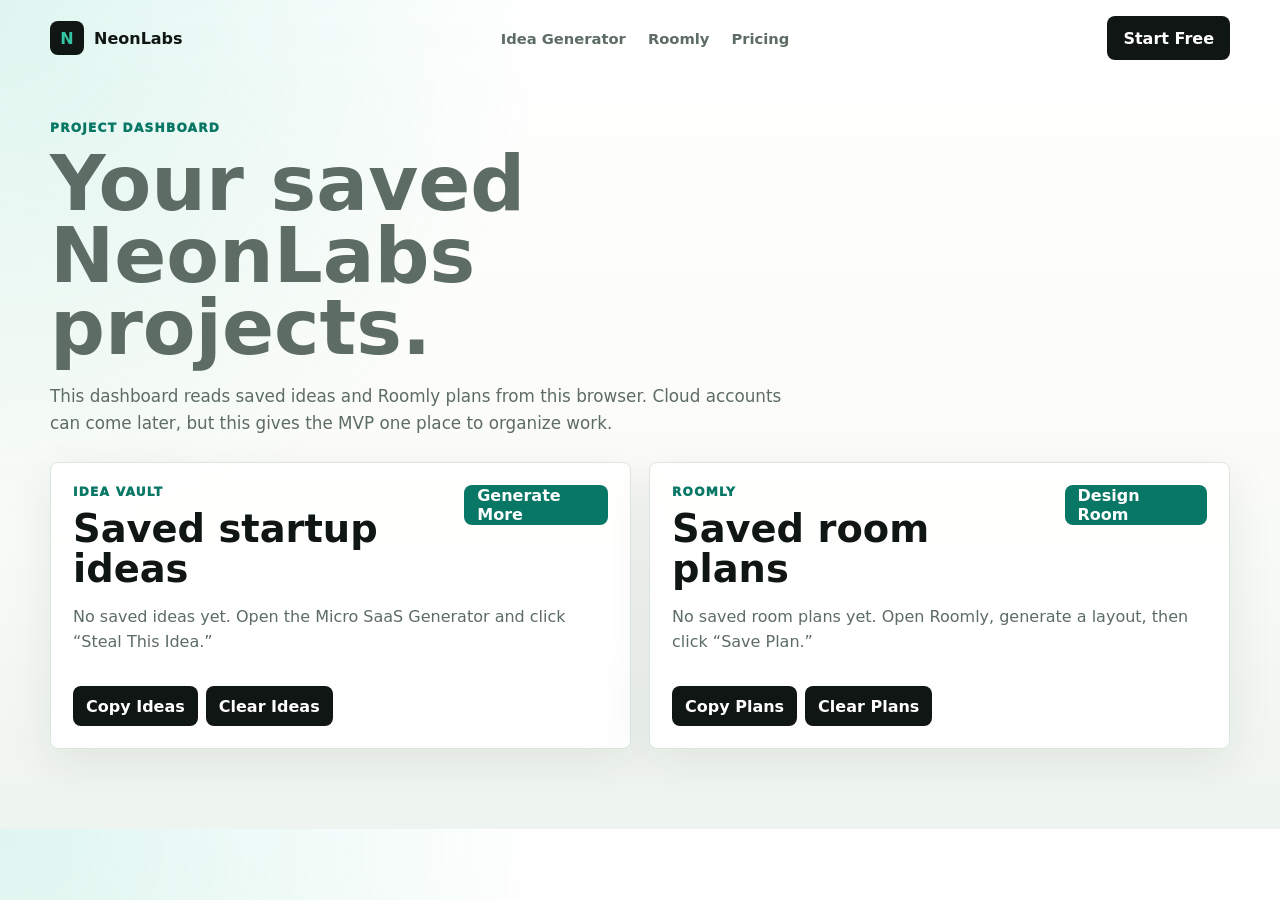
==== dashboard.html @ eb79662a "Add saved projects dashboard" ====
<!doctype html>
<html lang="en">
  <head>
    <meta charset="UTF-8" />
    <meta name="viewport" content="width=device-width, initial-scale=1.0" />
    <title>Dashboard | NeonLabs</title>
    <meta name="description" content="View saved NeonLabs ideas and Roomly room design plans from your local project dashboard." />
    <link rel="canonical" href="https://zeiterjosh-cloud.github.io/NEONLABS/dashboard.html" />
    <link rel="stylesheet" href="./styles.css" />
    <style>
      .dashboard-page{padding:42px 0 80px}.dashboard-grid{display:grid;grid-template-columns:repeat(2,minmax(0,1fr));gap:18px}.dash-panel{border:1px solid var(--line);border-radius:8px;background:rgba(255,255,255,.94);box-shadow:0 14px 46px rgba(20,32,27,.08);padding:22px}.panel-head{display:flex;justify-content:space-between;gap:12px;align-items:flex-start;margin-bottom:16px}.item-list{display:grid;gap:12px}.saved-item{border:1px solid var(--line);border-radius:8px;background:#f7faf7;padding:14px}.saved-item strong{display:block;margin-bottom:5px}.saved-item small{color:var(--muted);font-weight:800}.empty{color:var(--muted);line-height:1.55}.dash-actions{display:flex;flex-wrap:wrap;gap:8px;margin-top:16px}.dash-button{display:inline-flex;align-items:center;justify-content:center;min-height:40px;padding:0 13px;border:0;border-radius:8px;background:var(--mint-dark);color:white;font:inherit;font-weight:900;cursor:pointer;text-decoration:none}.dash-button.dark{background:#101613}.toast{position:fixed;right:18px;bottom:18px;z-index:20;display:none;padding:13px 15px;border-radius:8px;background:#101613;color:white;font-weight:850}.toast.visible{display:block}@media(max-width:850px){.dashboard-grid{grid-template-columns:1fr}.panel-head{flex-direction:column}}
    </style>
  </head>
  <body>
    <header class="site-header"><a class="brand" href="./index.html"><span class="brand-mark">N</span><span>NeonLabs</span></a><nav><a href="./idea-generator.html">Idea Generator</a><a href="./roomly.html">Roomly</a><a href="./index.html#pricing">Pricing</a></nav><a class="nav-cta" href="./idea-generator.html">Start Free</a></header>
    <main class="dashboard-page">
      <section class="section-heading"><p class="eyebrow">Project dashboard</p><h1>Your saved NeonLabs projects.</h1><p>This dashboard reads saved ideas and Roomly plans from this browser. Cloud accounts can come later, but this gives the MVP one place to organize work.</p></section>
      <section class="dashboard-grid">
        <article class="dash-panel"><div class="panel-head"><div><p class="eyebrow">Idea Vault</p><h2>Saved startup ideas</h2></div><a class="dash-button" href="./idea-generator.html">Generate More</a></div><div class="item-list" id="ideas"></div><div class="dash-actions"><button class="dash-button dark" id="copyIdeas">Copy Ideas</button><button class="dash-button dark" id="clearIdeas">Clear Ideas</button></div></article>
        <article class="dash-panel"><div class="panel-head"><div><p class="eyebrow">Roomly</p><h2>Saved room plans</h2></div><a class="dash-button" href="./roomly.html">Design Room</a></div><div class="item-list" id="rooms"></div><div class="dash-actions"><button class="dash-button dark" id="copyRooms">Copy Plans</button><button class="dash-button dark" id="clearRooms">Clear Plans</button></div></article>
      </section>
    </main><div class="toast" id="toast"></div>
    <script>
      const ideasEl=document.querySelector('#ideas'),roomsEl=document.querySelector('#rooms'),toast=document.querySelector('#toast');let ideas=JSON.parse(localStorage.getItem('neonlabsIdeaVault')||'[]');let rooms=JSON.parse(localStorage.getItem('roomlyPlans')||'[]');
      function showToast(text){toast.textContent=text;toast.classList.add('visible');setTimeout(()=>toast.classList.remove('visible'),1600)}function item(title,meta){const el=document.createElement('article');el.className='saved-item';el.innerHTML='<strong>'+title+'</strong><small>'+meta+'</small>';return el}
      function render(){ideasEl.innerHTML='';roomsEl.innerHTML='';if(!ideas.length)ideasEl.innerHTML='<p class="empty">No saved ideas yet. Open the Micro SaaS Generator and click “Steal This Idea.”</p>';ideas.forEach(x=>ideasEl.append(item(x.name,(x.category||'Idea')+' · '+(x.money||'monetization')+' · '+(x.buildTime||'build time'))));if(!rooms.length)roomsEl.innerHTML='<p class="empty">No saved room plans yet. Open Roomly, generate a layout, then click “Save Plan.”</p>';rooms.forEach(x=>roomsEl.append(item((x.style||'Roomly')+' '+(x.budget||'')+' plan',x.date||'saved plan')))}
      function ideaText(){return ideas.map(x=>`${x.name}\n${x.category||''} · ${x.money||''} · ${x.buildTime||''}`).join('\n\n---\n\n')}function roomText(){return rooms.map(x=>`${x.style||'Roomly'} ${x.budget||''} plan\n${x.date||''}`).join('\n\n---\n\n')}
      document.querySelector('#copyIdeas').addEventListener('click',async()=>{await navigator.clipboard.writeText(ideaText());showToast('Ideas copied')});document.querySelector('#copyRooms').addEventListener('click',async()=>{await navigator.clipboard.writeText(roomText());showToast('Room plans copied')});document.querySelector('#clearIdeas').addEventListener('click',()=>{ideas=[];localStorage.setItem('neonlabsIdeaVault','[]');render();showToast('Ideas cleared')});document.querySelector('#clearRooms').addEventListener('click',()=>{rooms=[];localStorage.setItem('roomlyPlans','[]');render();showToast('Room plans cleared')});render();
    </script>
  </body>
</html>
---- styles.css ----
:root{color-scheme:light;--ink:#101613;--muted:#5d6c64;--line:#dce5df;--paper:#fbfcf8;--panel:#fff;--mint:#34c6a4;--mint-dark:#087765;--shadow:0 22px 70px rgba(20,32,27,.13);font-family:Inter,ui-sans-serif,system-ui,-apple-system,BlinkMacSystemFont,"Segoe UI",sans-serif}*{box-sizing:border-box}html{scroll-behavior:smooth}body{margin:0;background:radial-gradient(circle at top left,rgba(52,198,164,.16),transparent 34rem),linear-gradient(180deg,#fff 0%,var(--paper) 54%,#eef4ef 100%);color:var(--ink)}img{display:block;max-width:100%}a{color:inherit;text-decoration:none}.site-header{position:sticky;top:0;z-index:10;display:flex;align-items:center;justify-content:space-between;gap:20px;width:min(1180px,calc(100% - 32px));margin:0 auto;padding:16px 0;backdrop-filter:blur(14px)}.brand,.site-header nav,.nav-cta{display:flex;align-items:center}.brand{gap:10px;font-weight:900}.brand-mark{display:grid;place-items:center;width:34px;height:34px;border-radius:8px;background:var(--ink);color:var(--mint)}.site-header nav{gap:22px;color:var(--muted);font-size:.92rem;font-weight:750}.nav-cta,.primary-button,.secondary-button,.price-card a{min-height:44px;border-radius:8px;font-weight:850}.nav-cta{padding:0 16px;background:var(--ink);color:#fff}main{width:min(1180px,calc(100% - 32px));margin:0 auto}.hero-section{display:grid;grid-template-columns:minmax(0,.92fr) minmax(430px,1.08fr);gap:42px;align-items:center;min-height:calc(100vh - 74px);padding:40px 0 70px}.hero-copy{max-width:620px}.eyebrow{margin:0 0 10px;color:var(--mint-dark);font-size:.76rem;font-weight:950;letter-spacing:.1em;text-transform:uppercase}h1,h2,h3,p{margin-top:0}h1{margin-bottom:18px;font-size:clamp(2.7rem,6vw,5.75rem);line-height:.94}h2{margin-bottom:0;font-size:clamp(1.7rem,3vw,3rem);line-height:1.04}h3{margin-bottom:10px;font-size:1.25rem}.hero-copy p:not(.eyebrow),.section-heading,.dashboard-copy p{color:var(--muted);font-size:1.05rem;line-height:1.65}.hero-actions{display:flex;flex-wrap:wrap;gap:12px;margin-top:28px}.primary-button,.secondary-button,.price-card a{display:inline-flex;align-items:center;justify-content:center;padding:0 18px}.primary-button,.price-card a{background:var(--mint-dark);color:#fff}.secondary-button{border:1px solid var(--line);background:#fff;color:var(--ink)}.hero-visual{position:relative;min-height:560px;overflow:hidden;border:1px solid var(--line);border-radius:8px;box-shadow:var(--shadow)}.hero-visual img{width:100%;height:100%;min-height:560px;object-fit:cover}.floating-panel{position:absolute;display:grid;gap:6px;width:min(260px,58%);padding:14px;border:1px solid rgba(255,255,255,.72);border-radius:8px;background:rgba(255,255,255,.88);box-shadow:0 18px 45px rgba(0,0,0,.18);backdrop-filter:blur(16px)}.floating-panel strong{font-size:.92rem}.floating-panel span{color:var(--muted);font-size:.86rem;line-height:1.35}.panel-one{top:28px;left:28px}.panel-two{right:28px;bottom:28px}.tools-section,.pricing-section,.dashboard-section{padding:72px 0}.section-heading{max-width:760px;margin-bottom:24px}.tool-grid{display:grid;grid-template-columns:repeat(3,minmax(0,1fr));gap:16px}.tool-card,.price-card,.dashboard-preview{overflow:hidden;border:1px solid var(--line);border-radius:8px;background:rgba(255,255,255,.9);box-shadow:0 14px 46px rgba(20,32,27,.08)}.tool-card img,.future-visual{width:100%;aspect-ratio:1.45/1;object-fit:cover}.future-visual{display:grid;place-items:center;background:linear-gradient(135deg,rgba(52,198,164,.2),rgba(229,107,79,.18)),#f4f7f2}.future-visual span{display:grid;place-items:center;width:72px;height:72px;border-radius:8px;background:#fff;color:var(--mint-dark);font-size:2.4rem;font-weight:800;box-shadow:0 12px 34px rgba(20,32,27,.12)}.tool-content{padding:18px}.tool-label,.plan-name{display:inline-flex;width:fit-content;margin-bottom:12px;padding:6px 9px;border-radius:999px;background:#e7f5ef;color:var(--mint-dark);font-size:.76rem;font-weight:900}.featured-tool{border-color:rgba(52,198,164,.55)}.tool-card p,.price-card p{color:var(--muted);line-height:1.55}ul{margin:14px 0 0;padding-left:18px}li{margin-bottom:8px;color:#33413a;line-height:1.45}.pricing-section{border-top:1px solid var(--line);border-bottom:1px solid var(--line)}.pricing-grid{display:grid;grid-template-columns:repeat(2,minmax(0,1fr));gap:16px}.price-card{display:flex;flex-direction:column;padding:24px}.price-card h3{margin:0 0 10px;font-size:2.3rem}.price-card h3 span{color:var(--muted);font-size:1rem}.price-card a{width:fit-content;margin-top:auto}.pro-card{background:var(--ink);color:#fff}.pro-card .plan-name{background:rgba(52,198,164,.16);color:#9ff0de}.pro-card p,.pro-card li,.pro-card h3 span{color:#d5e1dc}.pro-card a{background:var(--mint);color:var(--ink)}.dashboard-section{display:grid;grid-template-columns:minmax(0,.8fr) minmax(430px,1.2fr);gap:34px;align-items:center}.dashboard-copy{max-width:520px}.dashboard-preview{background:#fff}.preview-header{display:flex;gap:7px;padding:14px;border-bottom:1px solid var(--line)}.preview-header span{width:11px;height:11px;border-radius:50%;background:var(--line)}.preview-body{display:grid;grid-template-columns:180px minmax(0,1fr);min-height:320px}.sidebar-list{display:grid;align-content:start;gap:8px;padding:18px;border-right:1px solid var(--line);background:#f7faf7}.sidebar-list span,.project-list article{border-radius:8px}.sidebar-list span{padding:10px 11px;color:var(--muted);font-size:.9rem;font-weight:800}.sidebar-list .active{background:#e7f5ef;color:var(--mint-dark)}.project-list{display:grid;align-content:start;gap:12px;padding:18px}.project-list article{display:grid;gap:6px;padding:16px;border:1px solid var(--line);background:#fff}.project-list small{color:var(--muted);font-weight:800}@media(max-width:980px){.hero-section,.dashboard-section{grid-template-columns:1fr;min-height:0}.hero-visual,.hero-visual img{min-height:430px}.tool-grid{grid-template-columns:1fr}}@media(max-width:720px){.site-header{position:static;align-items:flex-start;flex-direction:column}.site-header nav{flex-wrap:wrap}h1{font-size:3rem}.pricing-grid,.preview-body{grid-template-columns:1fr}.sidebar-list{border-right:0;border-bottom:1px solid var(--line)}.floating-panel{position:static;width:auto;margin:12px}.hero-visual{display:flex;flex-direction:column}.hero-visual,.hero-visual img{min-height:0}}
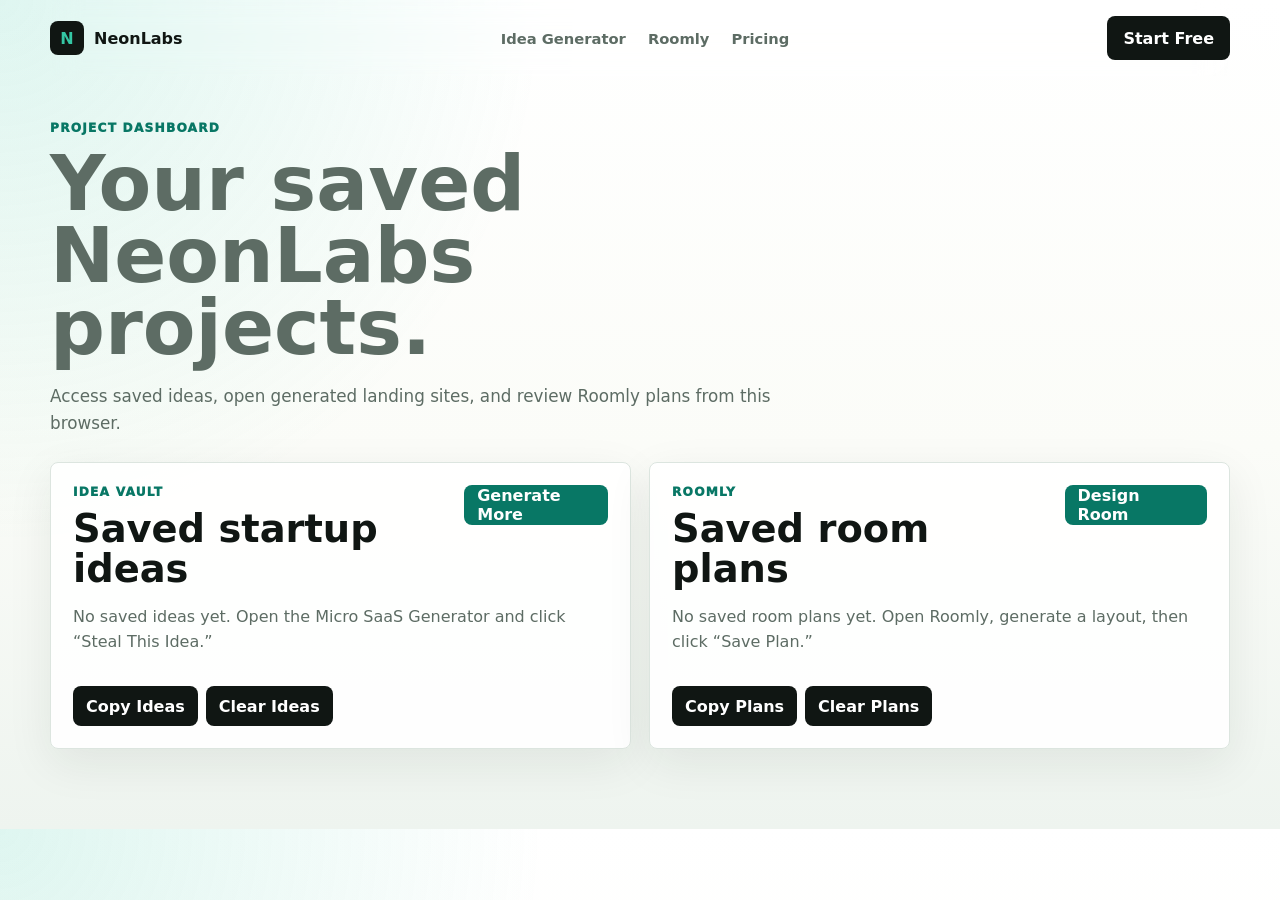
==== commit 5c49875b: "Add landing site access from dashboard ideas" ====
--- a/dashboard.html
+++ b/dashboard.html
@@ -8,13 +8,13 @@
     <link rel="canonical" href="https://zeiterjosh-cloud.github.io/NEONLABS/dashboard.html" />
     <link rel="stylesheet" href="./styles.css" />
     <style>
-      .dashboard-page{padding:42px 0 80px}.dashboard-grid{display:grid;grid-template-columns:repeat(2,minmax(0,1fr));gap:18px}.dash-panel{border:1px solid var(--line);border-radius:8px;background:rgba(255,255,255,.94);box-shadow:0 14px 46px rgba(20,32,27,.08);padding:22px}.panel-head{display:flex;justify-content:space-between;gap:12px;align-items:flex-start;margin-bottom:16px}.item-list{display:grid;gap:12px}.saved-item{border:1px solid var(--line);border-radius:8px;background:#f7faf7;padding:14px}.saved-item strong{display:block;margin-bottom:5px}.saved-item small{color:var(--muted);font-weight:800}.empty{color:var(--muted);line-height:1.55}.dash-actions{display:flex;flex-wrap:wrap;gap:8px;margin-top:16px}.dash-button{display:inline-flex;align-items:center;justify-content:center;min-height:40px;padding:0 13px;border:0;border-radius:8px;background:var(--mint-dark);color:white;font:inherit;font-weight:900;cursor:pointer;text-decoration:none}.dash-button.dark{background:#101613}.toast{position:fixed;right:18px;bottom:18px;z-index:20;display:none;padding:13px 15px;border-radius:8px;background:#101613;color:white;font-weight:850}.toast.visible{display:block}@media(max-width:850px){.dashboard-grid{grid-template-columns:1fr}.panel-head{flex-direction:column}}
+      .dashboard-page{padding:42px 0 80px}.dashboard-grid{display:grid;grid-template-columns:repeat(2,minmax(0,1fr));gap:18px}.dash-panel{border:1px solid var(--line);border-radius:8px;background:rgba(255,255,255,.94);box-shadow:0 14px 46px rgba(20,32,27,.08);padding:22px}.panel-head{display:flex;justify-content:space-between;gap:12px;align-items:flex-start;margin-bottom:16px}.item-list{display:grid;gap:12px}.saved-item{border:1px solid var(--line);border-radius:8px;background:#f7faf7;padding:14px}.saved-item strong{display:block;margin-bottom:5px}.saved-item small{color:var(--muted);font-weight:800}.saved-actions{display:flex;flex-wrap:wrap;gap:8px;margin-top:10px}.empty{color:var(--muted);line-height:1.55}.dash-actions{display:flex;flex-wrap:wrap;gap:8px;margin-top:16px}.dash-button{display:inline-flex;align-items:center;justify-content:center;min-height:40px;padding:0 13px;border:0;border-radius:8px;background:var(--mint-dark);color:white;font:inherit;font-weight:900;cursor:pointer;text-decoration:none}.dash-button.dark{background:#101613}.toast{position:fixed;right:18px;bottom:18px;z-index:20;display:none;padding:13px 15px;border-radius:8px;background:#101613;color:white;font-weight:850}.toast.visible{display:block}@media(max-width:850px){.dashboard-grid{grid-template-columns:1fr}.panel-head{flex-direction:column}}
     </style>
   </head>
   <body>
     <header class="site-header"><a class="brand" href="./index.html"><span class="brand-mark">N</span><span>NeonLabs</span></a><nav><a href="./idea-generator.html">Idea Generator</a><a href="./roomly.html">Roomly</a><a href="./index.html#pricing">Pricing</a></nav><a class="nav-cta" href="./idea-generator.html">Start Free</a></header>
     <main class="dashboard-page">
-      <section class="section-heading"><p class="eyebrow">Project dashboard</p><h1>Your saved NeonLabs projects.</h1><p>This dashboard reads saved ideas and Roomly plans from this browser. Cloud accounts can come later, but this gives the MVP one place to organize work.</p></section>
+      <section class="section-heading"><p class="eyebrow">Project dashboard</p><h1>Your saved NeonLabs projects.</h1><p>Access saved ideas, open generated landing sites, and review Roomly plans from this browser.</p></section>
       <section class="dashboard-grid">
         <article class="dash-panel"><div class="panel-head"><div><p class="eyebrow">Idea Vault</p><h2>Saved startup ideas</h2></div><a class="dash-button" href="./idea-generator.html">Generate More</a></div><div class="item-list" id="ideas"></div><div class="dash-actions"><button class="dash-button dark" id="copyIdeas">Copy Ideas</button><button class="dash-button dark" id="clearIdeas">Clear Ideas</button></div></article>
         <article class="dash-panel"><div class="panel-head"><div><p class="eyebrow">Roomly</p><h2>Saved room plans</h2></div><a class="dash-button" href="./roomly.html">Design Room</a></div><div class="item-list" id="rooms"></div><div class="dash-actions"><button class="dash-button dark" id="copyRooms">Copy Plans</button><button class="dash-button dark" id="clearRooms">Clear Plans</button></div></article>
@@ -22,8 +22,8 @@
     </main><div class="toast" id="toast"></div>
     <script>
       const ideasEl=document.querySelector('#ideas'),roomsEl=document.querySelector('#rooms'),toast=document.querySelector('#toast');let ideas=JSON.parse(localStorage.getItem('neonlabsIdeaVault')||'[]');let rooms=JSON.parse(localStorage.getItem('roomlyPlans')||'[]');
-      function showToast(text){toast.textContent=text;toast.classList.add('visible');setTimeout(()=>toast.classList.remove('visible'),1600)}function item(title,meta){const el=document.createElement('article');el.className='saved-item';el.innerHTML='<strong>'+title+'</strong><small>'+meta+'</small>';return el}
-      function render(){ideasEl.innerHTML='';roomsEl.innerHTML='';if(!ideas.length)ideasEl.innerHTML='<p class="empty">No saved ideas yet. Open the Micro SaaS Generator and click “Steal This Idea.”</p>';ideas.forEach(x=>ideasEl.append(item(x.name,(x.category||'Idea')+' · '+(x.money||'monetization')+' · '+(x.buildTime||'build time'))));if(!rooms.length)roomsEl.innerHTML='<p class="empty">No saved room plans yet. Open Roomly, generate a layout, then click “Save Plan.”</p>';rooms.forEach(x=>roomsEl.append(item((x.style||'Roomly')+' '+(x.budget||'')+' plan',x.date||'saved plan')))}
+      function showToast(text){toast.textContent=text;toast.classList.add('visible');setTimeout(()=>toast.classList.remove('visible'),1600)}function openLanding(idea){localStorage.setItem('neonlabsSelectedIdea',JSON.stringify(idea));window.location.href='./landing-site.html'}function item(title,meta,idea){const el=document.createElement('article');el.className='saved-item';el.innerHTML='<strong>'+title+'</strong><small>'+meta+'</small>';if(idea){const actions=document.createElement('div');actions.className='saved-actions';const open=document.createElement('button');open.className='dash-button';open.textContent='Open Landing Site';open.addEventListener('click',()=>openLanding(idea));actions.append(open);el.append(actions)}return el}
+      function render(){ideasEl.innerHTML='';roomsEl.innerHTML='';if(!ideas.length)ideasEl.innerHTML='<p class="empty">No saved ideas yet. Open the Micro SaaS Generator and click “Steal This Idea.”</p>';ideas.forEach(x=>ideasEl.append(item(x.name,(x.category||'Idea')+' · '+(x.money||'monetization')+' · '+(x.buildTime||'build time'),x)));if(!rooms.length)roomsEl.innerHTML='<p class="empty">No saved room plans yet. Open Roomly, generate a layout, then click “Save Plan.”</p>';rooms.forEach(x=>roomsEl.append(item((x.style||'Roomly')+' '+(x.budget||'')+' plan',x.date||'saved plan')))}
       function ideaText(){return ideas.map(x=>`${x.name}\n${x.category||''} · ${x.money||''} · ${x.buildTime||''}`).join('\n\n---\n\n')}function roomText(){return rooms.map(x=>`${x.style||'Roomly'} ${x.budget||''} plan\n${x.date||''}`).join('\n\n---\n\n')}
       document.querySelector('#copyIdeas').addEventListener('click',async()=>{await navigator.clipboard.writeText(ideaText());showToast('Ideas copied')});document.querySelector('#copyRooms').addEventListener('click',async()=>{await navigator.clipboard.writeText(roomText());showToast('Room plans copied')});document.querySelector('#clearIdeas').addEventListener('click',()=>{ideas=[];localStorage.setItem('neonlabsIdeaVault','[]');render();showToast('Ideas cleared')});document.querySelector('#clearRooms').addEventListener('click',()=>{rooms=[];localStorage.setItem('roomlyPlans','[]');render();showToast('Room plans cleared')});render();
     </script>
